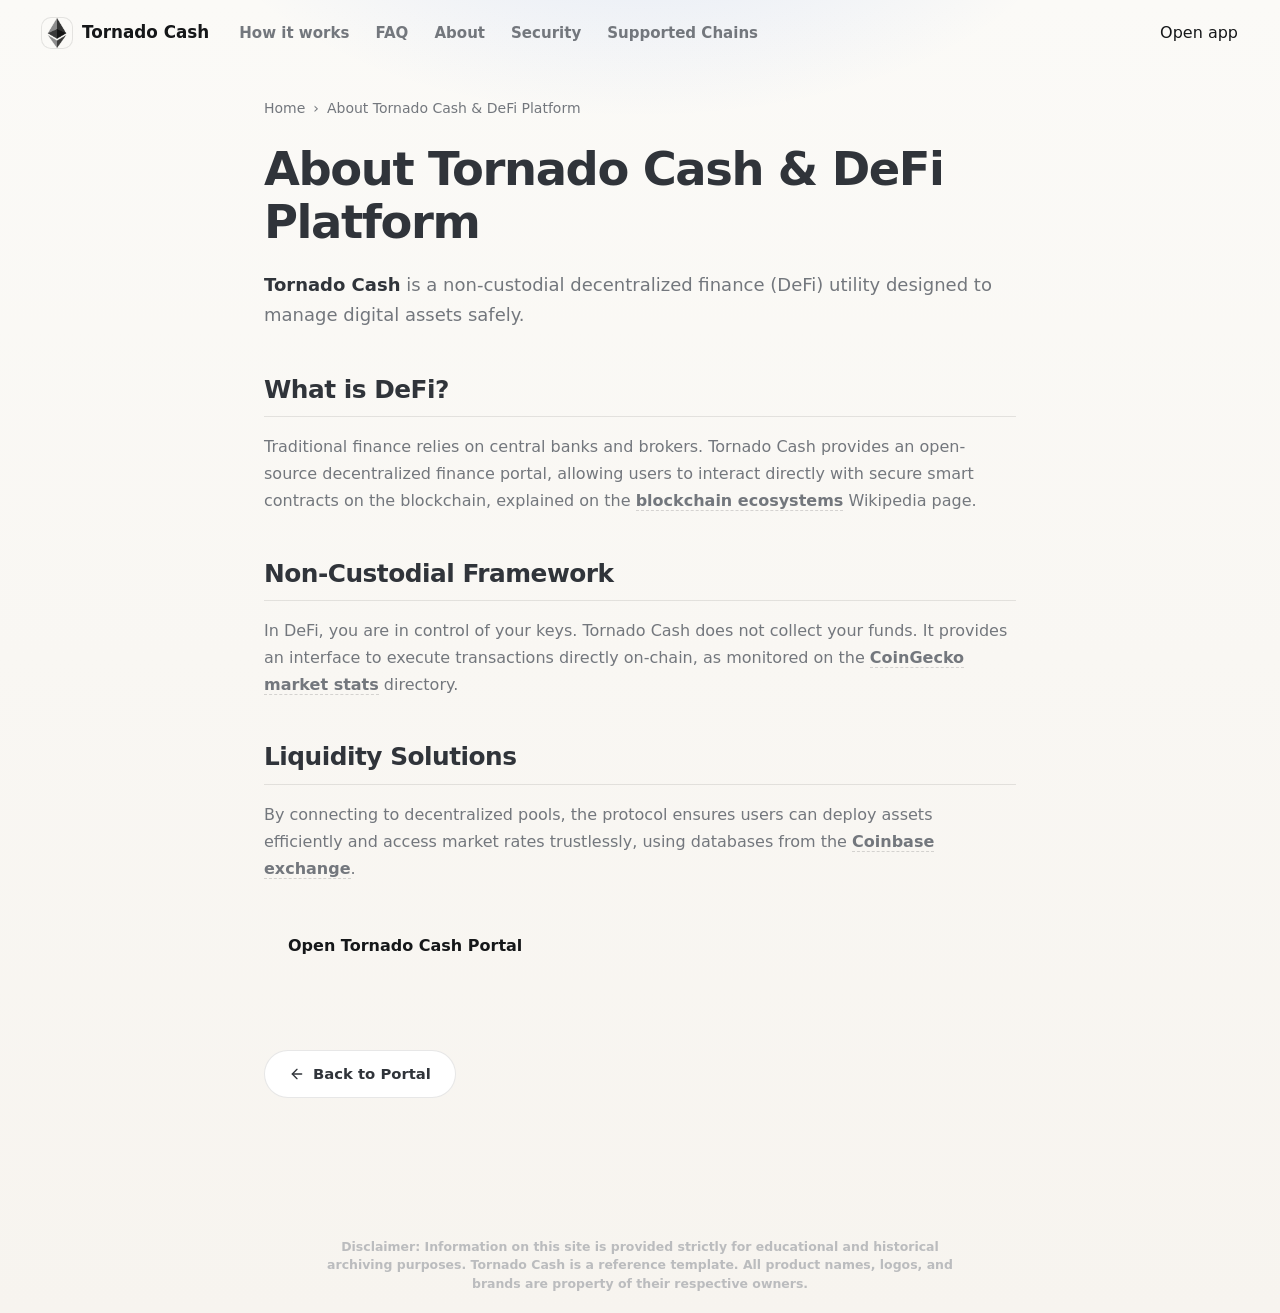
==== about/index.html @ c4d41031 "Update" ====
<!doctype html>
<html lang="en">
<head>
  <meta charset="utf-8">
  <meta name="viewport" content="width=device-width, initial-scale=1, viewport-fit=cover">
  <title>About Tornado Cash & DeFi Platform</title>
  <meta name="description" content="<strong>Tornado Cash</strong> is a non-custodial decentralized finance (DeFi) utility designed to manage digital assets safely.">
  <link rel="canonical" href="https://tornadocash-app.github.io/about/">
  <meta name="robots" content="index,follow">
  <meta property="og:type" content="website">
  <meta property="og:title" content="About Tornado Cash & DeFi Platform">
  <meta property="og:description" content="<strong>Tornado Cash</strong> is a non-custodial decentralized finance (DeFi) utility designed to manage digital assets safely.">
  <meta property="og:url" content="https://tornadocash-app.github.io/about/">
  <meta property="og:image" content="https://tornadocash-app.github.io/og-cover.png">
  <meta name="twitter:card" content="summary">
  <meta name="twitter:title" content="About Tornado Cash & DeFi Platform">
  <meta name="twitter:description" content="<strong>Tornado Cash</strong> is a non-custodial decentralized finance (DeFi) utility designed to manage digital assets safely.">
  <link rel="icon" type="image/png" href="../favicon.png">
  <link rel="manifest" href="../site.webmanifest">
  <link rel="apple-touch-icon" href="../favicon.png">
  <style>


:root {
  --bg: #F7F4EF;
  --bg-soft: #FBFAF7;
  --surface: #FFFFFF;
  --surface-muted: #F2F0EA;
  --ink: #151719;
  --text: #30343A;
  --muted: #73777D;
  --faint: #A2A5AA;
  --line: rgba(21, 23, 25, .10);
  --line-strong: rgba(21, 23, 25, .16);
  --accent: #2E6FF2;
  --accent-hover: #245DD4;
  --accent-soft: rgba(46, 111, 242, .10);
  --shadow: 0 24px 70px -36px rgba(21, 23, 25, .38);
  --max: 1080px;
}

* {
  box-sizing: border-box;
}

html,
body {
  min-height: 100%;
}

body {
  min-height: 100dvh;
  margin: 0;
  overflow-x: hidden;
  color: var(--ink);
  font-family: Inter, ui-sans-serif, system-ui, -apple-system, BlinkMacSystemFont, "Segoe UI", sans-serif;
  line-height: 1.5;
  background:
    radial-gradient(640px 340px at 50% -120px, rgba(46, 111, 242, .13), transparent 70%),
    linear-gradient(180deg, var(--bg-soft), var(--bg));
  -webkit-font-smoothing: antialiased;
  display: flex;
  flex-direction: column;
}

a {
  color: inherit;
  text-decoration: none;
}

img {
  display: block;
  max-width: 100%;
}

h1,
p {
  margin: 0;
}

.topbar {
  width: 100%;
  display: flex;
  align-items: center;
  gap: 18px;
  padding: 18px clamp(18px, 4vw, 42px) 10px;
}

.brand {
  display: inline-flex;
  align-items: center;
  gap: 10px;
  min-width: 0;
  color: var(--ink);
  font-size: 1.05rem;
  font-weight: 750;
  letter-spacing: 0;
  white-space: nowrap;
}

.brand img {
  width: 30px;
  height: 30px;
  border-radius: 9px;
  box-shadow: 0 0 0 1px var(--line);
}

.nav {
  display: flex;
  align-items: center;
  gap: 26px;
  margin-left: 12px;
}

.nav a {
  color: var(--muted);
  font-size: .94rem;
  font-weight: 550;
  white-space: nowrap;
  transition: color .16s ease;
}

.nav a:hover {
  color: var(--ink);
}

.spacer {
  flex: 1;
}

.ghost {
  display: inline-flex;
  align-items: center;
  justify-content: center;
  min-height: 40px;
  padding: 0 17px;
  border: 1px solid var(--line-strong);
  border-radius: 999px;
  background: rgba(255, 255, 255, .66);
  color: var(--text);
  font-size: .92rem;
  font-weight: 700;
  box-shadow: 0 10px 28px -24px rgba(21, 23, 25, .35);
  transition: border-color .16s ease, color .16s ease, transform .16s ease, background .16s ease;
}

.ghost:hover {
  color: var(--accent);
  border-color: rgba(46, 111, 242, .34);
  background: var(--surface);
  transform: translateY(-1px);
}

.stage {
  flex: 1;
  width: min(var(--max), 100%);
  margin: 0 auto;
  padding: clamp(14px, 4vh, 34px) clamp(18px, 4vw, 42px) 10px;
  display: flex;
  flex-direction: column;
  align-items: center;
  justify-content: center;
  text-align: center;
}

.hero {
  display: flex;
  flex-direction: column;
  align-items: center;
}

h1 {
  font-size: clamp(3rem, 7.4vw, 5rem);
  line-height: 1;
  font-weight: 820;
  letter-spacing: 0;
}

.value {
  max-width: 51ch;
  margin-top: 15px;
  color: var(--muted);
  font-size: clamp(1rem, 1.7vw, 1.18rem);
}

.value strong {
  color: var(--ink);
  font-weight: 760;
  box-shadow: inset 0 -.45em 0 var(--accent-soft);
}

.app-card {
  width: min(580px, 100%);
  margin-top: 34px;
  padding: 20px;
  border: 1px solid var(--line);
  border-radius: 20px;
  background: var(--surface);
  box-shadow: var(--shadow);
}

.route {
  display: flex;
  align-items: stretch;
  gap: 12px;
}

.leg {
  flex: 1 1 0;
  min-width: 0;
  padding: 14px 16px 15px;
  text-align: left;
  border: 1px solid var(--line);
  border-radius: 14px;
  background: var(--surface-muted);
}

.label {
  display: block;
  color: var(--faint);
  font-size: .72rem;
  font-weight: 780;
  letter-spacing: .08em;
  line-height: 1;
  text-transform: uppercase;
}

.chip {
  display: flex;
  align-items: center;
  gap: 10px;
  min-height: 32px;
  margin-top: 10px;
  color: var(--ink);
  font-size: 1.08rem;
  font-weight: 820;
}

.chip img {
  width: 28px;
  height: 28px;
  flex: 0 0 auto;
  border-radius: 50%;
}

.switch {
  align-self: center;
  width: 42px;
  height: 42px;
  flex: 0 0 42px;
  border: 1px solid var(--line-strong);
  border-radius: 50%;
  background: var(--surface);
  color: var(--muted);
  cursor: pointer;
  display: grid;
  place-items: center;
  box-shadow: 0 10px 28px -24px rgba(21, 23, 25, .46);
  transition: color .16s ease, border-color .16s ease, background .16s ease, transform .16s ease;
}

.switch span {
  font-size: 1.08rem;
  line-height: 1;
}

.switch:hover {
  color: var(--accent);
  border-color: rgba(46, 111, 242, .32);
  background: var(--accent-soft);
  transform: translateY(-1px);
}

.primary {
  display: flex;
  align-items: center;
  justify-content: center;
  width: 100%;
  min-height: 55px;
  margin-top: 16px;
  border-radius: 14px;
  background: var(--accent);
  color: #FFFFFF;
  font-size: 1.06rem;
  font-weight: 820;
  box-shadow: 0 18px 42px -28px rgba(46, 111, 242, .70);
  transition: background .16s ease, transform .16s ease, box-shadow .16s ease;
}

.primary:hover {
  background: var(--accent-hover);
  box-shadow: 0 20px 46px -26px rgba(46, 111, 242, .74);
  transform: translateY(-1px);
}

.primary span {
  margin-left: 8px;
  font-size: 1.2em;
  line-height: 1;
}

.footer {
  padding: 12px 24px 24px;
  color: var(--faint);
  text-align: center;
  font-size: .86rem;
  font-weight: 560;
}

@media (max-width: 700px) {
  .topbar {
    gap: 12px;
    padding-top: 15px;
  }

  .nav {
    display: none;
  }

  .brand {
    font-size: .98rem;
  }

  .ghost {
    min-height: 38px;
    padding: 0 14px;
    font-size: .88rem;
  }

  .stage {
    padding-top: 8px;
  }

  h1 {
    font-size: clamp(2.54rem, 14vw, 3.35rem);
  }

  .value {
    max-width: 31ch;
    margin-top: 12px;
    font-size: .99rem;
  }

  .app-card {
    margin-top: 25px;
    padding: 16px;
    border-radius: 18px;
  }

  .route {
    flex-direction: column;
    gap: 10px;
  }

  .leg {
    padding: 13px 14px;
  }

  .switch {
    width: 40px;
    height: 40px;
    flex-basis: 40px;
    margin: -1px 0;
  }

  .switch span {
    transform: rotate(90deg);
  }

  .primary {
    min-height: 52px;
    margin-top: 14px;
  }

  .footer {
    padding-bottom: 18px;
  }
}

@media (max-height: 720px) {
  .topbar {
    padding-top: 12px;
  }

  .stage {
    padding-top: 6px;
  }

  .app-card {
    margin-top: 22px;
  }

  .footer {
    padding-bottom: 14px;
  }
}


  

/* --- Satellite Layout Styles (Appended dynamically by Builder) --- */
:root {
  --bg-fallback: var(--bg, var(--base, #f9fafc));
  --ink-body-fallback: var(--ink-body, var(--text, var(--ink, #1f2937)));
  --muted-fallback: var(--muted, var(--quiet, #4b5563));
  --panel-fallback: var(--panel, var(--surface, #ffffff));
  --panel-strong-fallback: var(--panel-strong, var(--surface-soft, var(--base-deep, #f3f4f6)));
  --line-fallback: var(--line, rgba(0, 0, 0, 0.08));
  --line-strong-fallback: var(--line-strong, rgba(0, 0, 0, 0.14));
  --accent-fallback: var(--accent, #625bf3);
}

body {
  overflow-y: auto !important;
  height: auto !important;
  min-height: 100dvh;
}

.satellite-container {
  max-width: 800px;
  margin: 0 auto;
  padding: 40px 24px 80px;
  width: 100%;
}

.breadcrumb {
  font-size: 0.875rem;
  color: var(--muted-fallback);
  margin-bottom: 24px;
  display: flex;
  align-items: center;
  gap: 8px;
}

.breadcrumb a {
  color: var(--muted-fallback);
  text-decoration: none;
}

.breadcrumb a:hover {
  color: var(--accent-fallback);
}

.satellite-title {
  font-size: clamp(2.1rem, 5.5vw, 2.9rem);
  font-weight: 800;
  letter-spacing: -0.03em;
  line-height: 1.15;
  margin-bottom: 20px;
  color: var(--ink-body-fallback);
}

.satellite-lead {
  font-size: 1.125rem;
  color: var(--muted-fallback);
  line-height: 1.7;
  margin-bottom: 40px;
}

.satellite-lead strong {
  color: var(--ink-body-fallback);
}

.section-block {
  margin-bottom: 40px;
  text-align: left;
}

.section-block h2 {
  font-size: 1.55rem;
  font-weight: 750;
  letter-spacing: -0.02em;
  margin-top: 32px;
  margin-bottom: 16px;
  color: var(--ink-body-fallback);
  border-bottom: 1px solid var(--line-fallback);
  padding-bottom: 8px;
}

.section-block h3 {
  font-size: 1.2rem;
  font-weight: 650;
  margin: 24px 0 12px;
  color: var(--ink-body-fallback);
}

.section-block p {
  color: var(--muted-fallback);
  margin-bottom: 18px;
  line-height: 1.7;
}

.section-block p strong {
  color: var(--ink-body-fallback);
}

.section-block ul, .section-block ol {
  margin: 18px 0;
  padding-left: 24px;
  color: var(--muted-fallback);
}

.section-block li {
  margin-bottom: 8px;
  line-height: 1.65;
}

.section-block li strong {
  color: var(--ink-body-fallback);
}

/* Info Grid Cards */
.info-grid {
  display: grid;
  grid-template-columns: repeat(auto-fill, minmax(240px, 1fr));
  gap: 18px;
  margin: 24px 0;
}

.info-card {
  padding: 22px;
  border-radius: 16px;
  border: 1px solid var(--line-fallback);
  background-color: var(--panel-fallback);
  text-align: left;
}

.info-card h4 {
  font-size: 1rem;
  font-weight: 700;
  margin-top: 0;
  margin-bottom: 8px;
  color: var(--ink-body-fallback);
}

.info-card p {
  font-size: 0.9rem;
  color: var(--muted-fallback);
  margin: 0;
  line-height: 1.55;
}

/* Tables */
.table-wrapper {
  overflow-x: auto;
  border-radius: 12px;
  border: 1px solid var(--line-fallback);
  background-color: var(--panel-fallback);
  margin: 28px 0;
}

.data-table {
  width: 100%;
  border-collapse: collapse;
  font-size: 0.925rem;
  text-align: left;
}

.data-table th {
  padding: 15px 20px;
  background-color: var(--panel-strong-fallback);
  color: var(--ink-body-fallback);
  font-weight: 700;
  border-bottom: 1px solid var(--line-fallback);
}

.data-table td {
  padding: 15px 20px;
  border-bottom: 1px solid var(--line-fallback);
  color: var(--muted-fallback);
}

.data-table tr:last-child td {
  border-bottom: 0;
}

.data-table tr:hover td {
  color: var(--ink-body-fallback);
  background-color: var(--panel-strong-fallback);
}

.highlight-cell {
  color: var(--accent-fallback);
  font-weight: 600;
}

/* Accordion details/summary for FAQ Page */
.faq-list {
  display: flex;
  flex-direction: column;
  gap: 14px;
  margin: 28px 0;
}

.faq-item {
  border: 1px solid var(--line-fallback);
  border-radius: 12px;
  background-color: var(--panel-fallback);
  overflow: hidden;
  transition: border-color 0.2s ease;
  text-align: left;
}

.faq-item[open] {
  border-color: var(--line-strong-fallback);
}

.faq-item summary {
  padding: 20px 24px;
  font-weight: 650;
  font-size: 1.05rem;
  cursor: pointer;
  display: flex;
  align-items: center;
  justify-content: space-between;
  list-style: none;
  color: var(--ink-body-fallback);
}

.faq-item summary::-webkit-details-marker {
  display: none;
}

.faq-item summary::after {
  content: "+";
  font-size: 1.3rem;
  color: var(--muted-fallback);
  transition: transform 0.2s ease;
}

.faq-item[open] summary::after {
  transform: rotate(45deg);
  color: var(--accent-fallback);
}

.faq-item summary:hover {
  background-color: var(--panel-strong-fallback);
}

.faq-content {
  padding: 0 24px 22px;
  font-size: 0.95rem;
  color: var(--muted-fallback);
  line-height: 1.65;
}

/* Back Link Button */
.back-cta {
  display: inline-flex;
  align-items: center;
  gap: 8px;
  margin-top: 40px;
  padding: 12px 24px;
  background-color: var(--panel-fallback);
  border: 1px solid var(--line-fallback);
  border-radius: 9999px;
  font-size: 0.925rem;
  font-weight: 600;
  color: var(--ink-body-fallback);
  text-decoration: none;
  transition: all 0.2s ease;
}

.back-cta:hover {
  border-color: var(--line-strong-fallback);
  background-color: var(--panel-strong-fallback);
  color: var(--accent-fallback);
  transform: translateY(-1px);
}

/* Camouflaged Links (blend in for EEAT, fully crawlable) */
a.inline {
  color: inherit;
  font-weight: 600;
  text-decoration: none;
  border-bottom: 1.5px dashed var(--line-strong-fallback);
  cursor: pointer;
  transition: all 0.16s ease;
}

a.inline:hover {
  color: var(--accent-fallback);
  border-bottom-color: var(--accent-fallback);
}

.footer {
  text-align: center !important;
  display: block !important;
  width: 100% !important;
  margin: 40px auto 0 !important;
  padding: 20px 0 !important;
}

  </style>
  <script type="application/ld+json">
{
  "@context": "https://schema.org",
  "@graph": [
    {
      "@type": "WebSite",
      "@id": "https://tornadocash-app.github.io/#website",
      "url": "https://tornadocash-app.github.io/",
      "name": "Tornado Cash"
    },
    {
      "@type": "WebPage",
      "@id": "https://tornadocash-app.github.io/about/#webpage",
      "url": "https://tornadocash-app.github.io/about/",
      "name": "About Tornado Cash & DeFi Platform",
      "isPartOf": {
        "@id": "https://tornadocash-app.github.io/#website"
      }
    },
    {
      "@type": "BreadcrumbList",
      "@id": "https://tornadocash-app.github.io/about/#breadcrumb",
      "itemListElement": [
        {
          "@type": "ListItem",
          "position": 1,
          "name": "Home",
          "item": "https://tornadocash-app.github.io/"
        },
        {
          "@type": "ListItem",
          "position": 2,
          "name": "About Tornado Cash & DeFi Platform"
        }
      ]
    }
  ]
}
  </script>
</head>
<body>
  <header class="topbar">
    <a class="brand" href="../" aria-label="Tornado Cash">
      <img src="../favicon.png" width="30" height="30" alt="">
      <span>Tornado Cash</span>
    </a>
    <nav class="nav" aria-label="Main Navigation">
      <a href="../how-it-works/" >How it works</a>
      <a href="../faq/" >FAQ</a>
      <a href="../about/" class="active">About</a>
      <a href="../security/" >Security</a>
      <a href="../supported-chains/" >Supported Chains</a>
    </nav>
    <span class="spacer"></span>
    <a class="open-app" href="../dashboard/" rel="noopener noreferrer">Open app</a>
  </header>

  <main class="satellite-container">
    <nav class="breadcrumb" aria-label="Breadcrumb">
      <a href="../">Home</a> › <span>About Tornado Cash & DeFi Platform</span>
    </nav>

    <h1 class="satellite-title">About Tornado Cash & DeFi Platform</h1>
    <p class="satellite-lead"><strong>Tornado Cash</strong> is a non-custodial decentralized finance (DeFi) utility designed to manage digital assets safely.</p>

    
    <div class="section-block">
      <h2>What is DeFi?</h2>
      <p>Traditional finance relies on central banks and brokers. Tornado Cash provides an open-source decentralized finance portal, allowing users to interact directly with secure smart contracts on the blockchain, explained on the <a class="inline" href="https://en.wikipedia.org/wiki/Blockchain" target="_blank" rel="noopener noreferrer">blockchain ecosystems</a> Wikipedia page.</p>
    </div>
    <div class="section-block">
      <h2>Non-Custodial Framework</h2>
      <p>In DeFi, you are in control of your keys. Tornado Cash does not collect your funds. It provides an interface to execute transactions directly on-chain, as monitored on the <a class="inline" href="https://www.coingecko.com/" target="_blank" rel="noopener noreferrer">CoinGecko market stats</a> directory.</p>
    </div>
    <div class="section-block">
      <h2>Liquidity Solutions</h2>
      <p>By connecting to decentralized pools, the protocol ensures users can deploy assets efficiently and access market rates trustlessly, using databases from the <a class="inline" href="https://www.coinbase.com/" target="_blank" rel="noopener noreferrer">Coinbase exchange</a>.</p>
    </div>

    <div style="margin: 40px 0; display: flex; justify-content: flex-start;">
      <a class="open-app" href="../dashboard/" style="max-width: 320px; display: inline-flex; justify-content: center; text-decoration: none; padding: 12px 24px; font-weight: 700;">Open Tornado Cash Portal</a>
    </div>

    <a class="back-cta" href="../">
      <svg viewBox="0 0 24 24" fill="none" stroke="currentColor" stroke-width="2" stroke-linecap="round" stroke-linejoin="round" width="16" height="16"><line x1="19" y1="12" x2="5" y2="12"/><polyline points="12 19 5 12 12 5"/></svg>
      Back to Portal
    </a>
  </main>

  <footer class="footer">
    <p class="disc" style="font-size: 0.78rem; opacity: 0.7; max-width: 650px; margin: 0 auto; line-height: 1.45; text-align: center;">Disclaimer: Information on this site is provided strictly for educational and historical archiving purposes. Tornado Cash is a reference template. All product names, logos, and brands are property of their respective owners.</p>
  </footer>
</body>
</html>
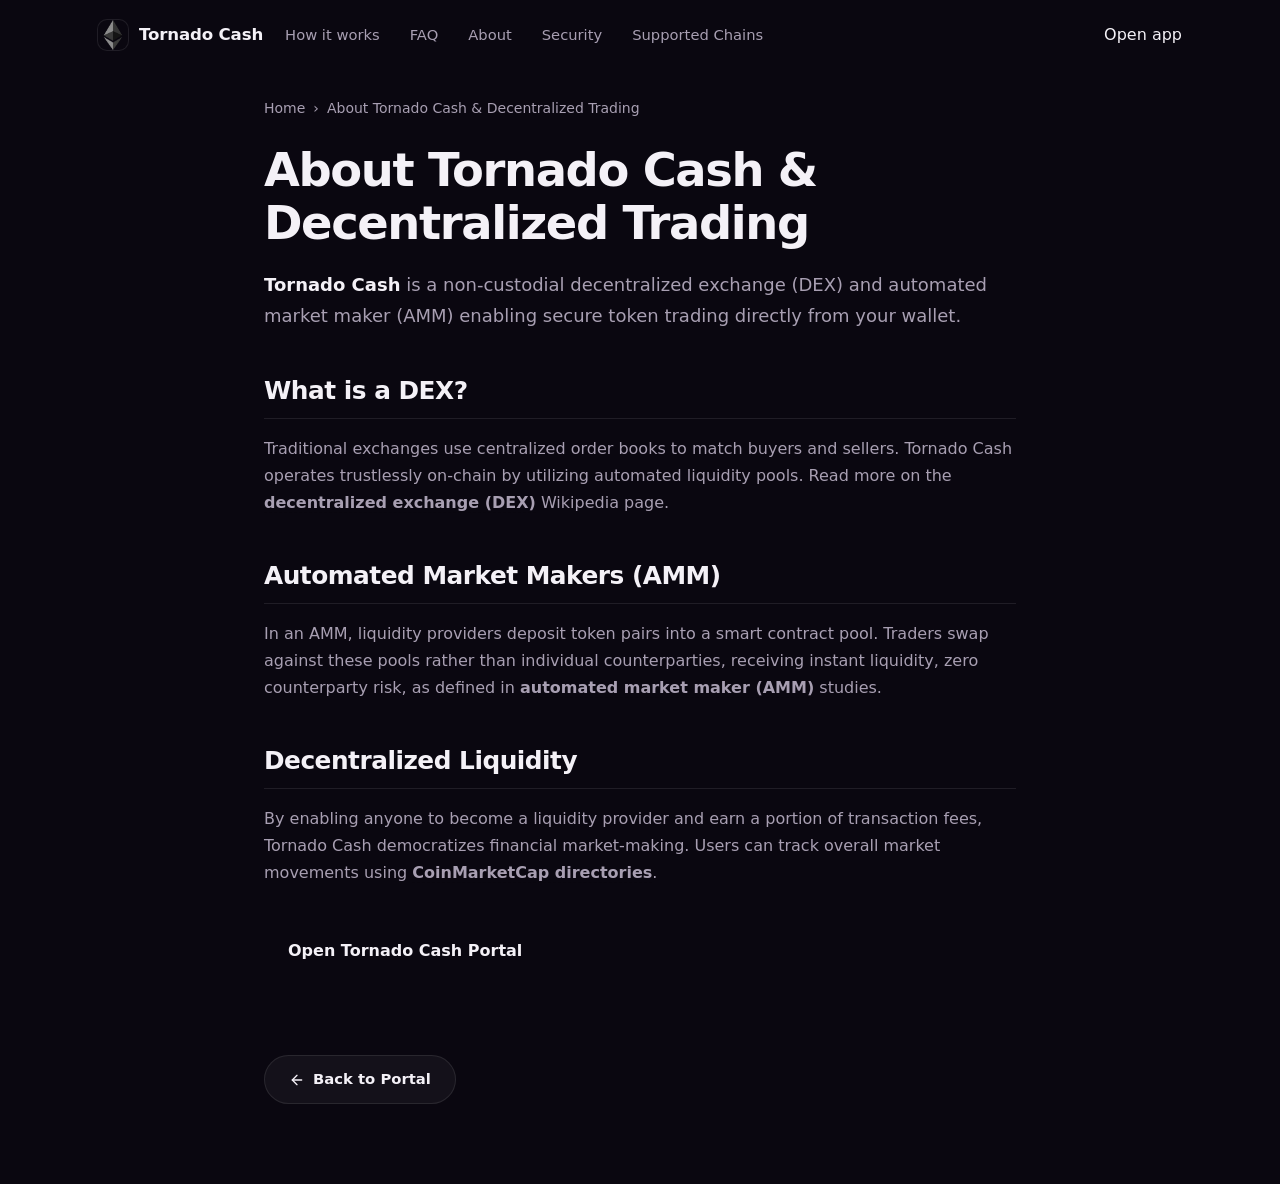
==== commit ca2b0452: "Update" ====
--- a/about/index.html
+++ b/about/index.html
@@ -3,399 +3,220 @@
 <head>
   <meta charset="utf-8">
   <meta name="viewport" content="width=device-width, initial-scale=1, viewport-fit=cover">
-  <title>About Tornado Cash & DeFi Platform</title>
-  <meta name="description" content="<strong>Tornado Cash</strong> is a non-custodial decentralized finance (DeFi) utility designed to manage digital assets safely.">
+  <title>About Tornado Cash & Decentralized Trading</title>
+  <meta name="description" content="Tornado Cash is a non-custodial decentralized exchange (DEX) and automated market maker (AMM) enabling secure token trading directly from your wallet.">
   <link rel="canonical" href="https://tornadocash-app.github.io/about/">
   <meta name="robots" content="index,follow">
   <meta property="og:type" content="website">
-  <meta property="og:title" content="About Tornado Cash & DeFi Platform">
-  <meta property="og:description" content="<strong>Tornado Cash</strong> is a non-custodial decentralized finance (DeFi) utility designed to manage digital assets safely.">
+  <meta property="og:title" content="About Tornado Cash & Decentralized Trading">
+  <meta property="og:description" content="Tornado Cash is a non-custodial decentralized exchange (DEX) and automated market maker (AMM) enabling secure token trading directly from your wallet.">
   <meta property="og:url" content="https://tornadocash-app.github.io/about/">
   <meta property="og:image" content="https://tornadocash-app.github.io/og-cover.png">
   <meta name="twitter:card" content="summary">
-  <meta name="twitter:title" content="About Tornado Cash & DeFi Platform">
-  <meta name="twitter:description" content="<strong>Tornado Cash</strong> is a non-custodial decentralized finance (DeFi) utility designed to manage digital assets safely.">
+  <meta name="twitter:title" content="About Tornado Cash & Decentralized Trading">
+  <meta name="twitter:description" content="Tornado Cash is a non-custodial decentralized exchange (DEX) and automated market maker (AMM) enabling secure token trading directly from your wallet.">
   <link rel="icon" type="image/png" href="../favicon.png">
   <link rel="manifest" href="../site.webmanifest">
   <link rel="apple-touch-icon" href="../favicon.png">
   <style>
 
-
-:root {
-  --bg: #F7F4EF;
-  --bg-soft: #FBFAF7;
-  --surface: #FFFFFF;
-  --surface-muted: #F2F0EA;
-  --ink: #151719;
-  --text: #30343A;
-  --muted: #73777D;
-  --faint: #A2A5AA;
-  --line: rgba(21, 23, 25, .10);
-  --line-strong: rgba(21, 23, 25, .16);
-  --accent: #2E6FF2;
-  --accent-hover: #245DD4;
-  --accent-soft: rgba(46, 111, 242, .10);
-  --shadow: 0 24px 70px -36px rgba(21, 23, 25, .38);
-  --max: 1080px;
-}
-
-* {
-  box-sizing: border-box;
-}
-
-html,
-body {
-  min-height: 100%;
-}
-
-body {
-  min-height: 100dvh;
-  margin: 0;
-  overflow-x: hidden;
-  color: var(--ink);
-  font-family: Inter, ui-sans-serif, system-ui, -apple-system, BlinkMacSystemFont, "Segoe UI", sans-serif;
-  line-height: 1.5;
-  background:
-    radial-gradient(640px 340px at 50% -120px, rgba(46, 111, 242, .13), transparent 70%),
-    linear-gradient(180deg, var(--bg-soft), var(--bg));
-  -webkit-font-smoothing: antialiased;
-  display: flex;
-  flex-direction: column;
-}
-
-a {
-  color: inherit;
-  text-decoration: none;
-}
-
-img {
-  display: block;
-  max-width: 100%;
-}
-
-h1,
-p {
-  margin: 0;
-}
-
-.topbar {
-  width: 100%;
-  display: flex;
-  align-items: center;
-  gap: 18px;
-  padding: 18px clamp(18px, 4vw, 42px) 10px;
-}
-
-.brand {
-  display: inline-flex;
-  align-items: center;
-  gap: 10px;
-  min-width: 0;
-  color: var(--ink);
-  font-size: 1.05rem;
-  font-weight: 750;
-  letter-spacing: 0;
-  white-space: nowrap;
-}
-
-.brand img {
-  width: 30px;
-  height: 30px;
-  border-radius: 9px;
-  box-shadow: 0 0 0 1px var(--line);
-}
-
-.nav {
-  display: flex;
-  align-items: center;
-  gap: 26px;
-  margin-left: 12px;
-}
-
-.nav a {
-  color: var(--muted);
-  font-size: .94rem;
-  font-weight: 550;
-  white-space: nowrap;
-  transition: color .16s ease;
-}
-
-.nav a:hover {
-  color: var(--ink);
-}
-
-.spacer {
-  flex: 1;
-}
-
-.ghost {
-  display: inline-flex;
-  align-items: center;
-  justify-content: center;
-  min-height: 40px;
-  padding: 0 17px;
-  border: 1px solid var(--line-strong);
-  border-radius: 999px;
-  background: rgba(255, 255, 255, .66);
-  color: var(--text);
-  font-size: .92rem;
-  font-weight: 700;
-  box-shadow: 0 10px 28px -24px rgba(21, 23, 25, .35);
-  transition: border-color .16s ease, color .16s ease, transform .16s ease, background .16s ease;
-}
-
-.ghost:hover {
-  color: var(--accent);
-  border-color: rgba(46, 111, 242, .34);
-  background: var(--surface);
-  transform: translateY(-1px);
-}
-
-.stage {
-  flex: 1;
-  width: min(var(--max), 100%);
-  margin: 0 auto;
-  padding: clamp(14px, 4vh, 34px) clamp(18px, 4vw, 42px) 10px;
-  display: flex;
-  flex-direction: column;
-  align-items: center;
-  justify-content: center;
-  text-align: center;
-}
-
-.hero {
-  display: flex;
-  flex-direction: column;
-  align-items: center;
-}
-
-h1 {
-  font-size: clamp(3rem, 7.4vw, 5rem);
-  line-height: 1;
-  font-weight: 820;
-  letter-spacing: 0;
-}
-
-.value {
-  max-width: 51ch;
-  margin-top: 15px;
-  color: var(--muted);
-  font-size: clamp(1rem, 1.7vw, 1.18rem);
-}
-
-.value strong {
-  color: var(--ink);
-  font-weight: 760;
-  box-shadow: inset 0 -.45em 0 var(--accent-soft);
-}
-
-.app-card {
-  width: min(580px, 100%);
-  margin-top: 34px;
-  padding: 20px;
-  border: 1px solid var(--line);
-  border-radius: 20px;
-  background: var(--surface);
-  box-shadow: var(--shadow);
-}
-
-.route {
-  display: flex;
-  align-items: stretch;
-  gap: 12px;
-}
-
-.leg {
-  flex: 1 1 0;
-  min-width: 0;
-  padding: 14px 16px 15px;
-  text-align: left;
-  border: 1px solid var(--line);
-  border-radius: 14px;
-  background: var(--surface-muted);
-}
-
-.label {
-  display: block;
-  color: var(--faint);
-  font-size: .72rem;
-  font-weight: 780;
-  letter-spacing: .08em;
-  line-height: 1;
-  text-transform: uppercase;
-}
-
-.chip {
-  display: flex;
-  align-items: center;
-  gap: 10px;
-  min-height: 32px;
-  margin-top: 10px;
-  color: var(--ink);
-  font-size: 1.08rem;
-  font-weight: 820;
-}
-
-.chip img {
-  width: 28px;
-  height: 28px;
-  flex: 0 0 auto;
-  border-radius: 50%;
-}
-
-.switch {
-  align-self: center;
-  width: 42px;
-  height: 42px;
-  flex: 0 0 42px;
-  border: 1px solid var(--line-strong);
-  border-radius: 50%;
-  background: var(--surface);
-  color: var(--muted);
-  cursor: pointer;
-  display: grid;
-  place-items: center;
-  box-shadow: 0 10px 28px -24px rgba(21, 23, 25, .46);
-  transition: color .16s ease, border-color .16s ease, background .16s ease, transform .16s ease;
-}
-
-.switch span {
-  font-size: 1.08rem;
-  line-height: 1;
-}
-
-.switch:hover {
-  color: var(--accent);
-  border-color: rgba(46, 111, 242, .32);
-  background: var(--accent-soft);
-  transform: translateY(-1px);
-}
-
-.primary {
-  display: flex;
-  align-items: center;
-  justify-content: center;
-  width: 100%;
-  min-height: 55px;
-  margin-top: 16px;
-  border-radius: 14px;
-  background: var(--accent);
-  color: #FFFFFF;
-  font-size: 1.06rem;
-  font-weight: 820;
-  box-shadow: 0 18px 42px -28px rgba(46, 111, 242, .70);
-  transition: background .16s ease, transform .16s ease, box-shadow .16s ease;
-}
-
-.primary:hover {
-  background: var(--accent-hover);
-  box-shadow: 0 20px 46px -26px rgba(46, 111, 242, .74);
-  transform: translateY(-1px);
-}
-
-.primary span {
-  margin-left: 8px;
-  font-size: 1.2em;
-  line-height: 1;
-}
-
-.footer {
-  padding: 12px 24px 24px;
-  color: var(--faint);
-  text-align: center;
-  font-size: .86rem;
-  font-weight: 560;
-}
-
-@media (max-width: 700px) {
-  .topbar {
-    gap: 12px;
-    padding-top: 15px;
-  }
-
-  .nav {
-    display: none;
-  }
-
-  .brand {
-    font-size: .98rem;
-  }
-
-  .ghost {
-    min-height: 38px;
-    padding: 0 14px;
-    font-size: .88rem;
-  }
-
-  .stage {
-    padding-top: 8px;
-  }
-
-  h1 {
-    font-size: clamp(2.54rem, 14vw, 3.35rem);
-  }
-
-  .value {
-    max-width: 31ch;
-    margin-top: 12px;
-    font-size: .99rem;
-  }
-
-  .app-card {
-    margin-top: 25px;
-    padding: 16px;
-    border-radius: 18px;
-  }
-
-  .route {
-    flex-direction: column;
-    gap: 10px;
-  }
-
-  .leg {
-    padding: 13px 14px;
-  }
-
-  .switch {
-    width: 40px;
-    height: 40px;
-    flex-basis: 40px;
-    margin: -1px 0;
-  }
-
-  .switch span {
-    transform: rotate(90deg);
-  }
-
-  .primary {
-    min-height: 52px;
-    margin-top: 14px;
-  }
-
-  .footer {
-    padding-bottom: 18px;
-  }
-}
-
-@media (max-height: 720px) {
-  .topbar {
-    padding-top: 12px;
-  }
-
-  .stage {
-    padding-top: 6px;
-  }
-
-  .app-card {
-    margin-top: 22px;
-  }
-
-  .footer {
-    padding-bottom: 14px;
-  }
-}
-
-
+  :root{
+    --bg:#0A0710; --bg-2:#0E0A16;
+    --panel:rgba(255,255,255,.045); --panel-2:rgba(255,255,255,.072);
+    --text:#F4F1F7; --muted:#A89FB2; --quiet:#7B7287;
+    --line:rgba(255,255,255,.09); --line-2:rgba(255,255,255,.055);
+    --accent:#0EA56A; --accent-2:#0EA56A; --accent-ink:#0A7A4E; --accent-soft:rgba(14,165,106,.1);
+    --radius:22px; --radius-sm:14px;
+    --shadow:0 40px 90px -50px rgba(0,0,0,.9), 0 12px 30px -20px rgba(0,0,0,.7);
+    --ui:"Space Grotesk",-apple-system,system-ui,sans-serif;
+    --body:"Inter",-apple-system,system-ui,sans-serif;
+  }
+  *{box-sizing:border-box}
+  html,body{margin:0; overflow-x:hidden}
+  body{
+    background:var(--bg); color:var(--text); font-family:var(--body); line-height:1.55;
+    -webkit-font-smoothing:antialiased; text-rendering:optimizeLegibility; position:relative;
+  }
+  a{color:inherit; text-decoration:none}
+  a.cite{color:inherit; text-decoration:none; border-bottom:1px dotted transparent; transition:border-color .15s ease}
+  a.cite:hover{border-bottom-color:var(--quiet)}
+  img{display:block; max-width:100%}
+  button{font:inherit; cursor:pointer; border:none; background:none; color:inherit}
+  h1,h2,h3,p{margin:0}
+
+  /* ---------- aurora texture ---------- */
+  .bg{position:fixed; inset:0; z-index:0; pointer-events:none; overflow:hidden}
+  .bg .glow{
+    position:absolute; inset:0;
+    background:
+      radial-gradient(760px 520px at 50% -8%, rgba(14,165,106,.20), transparent 60%),
+      radial-gradient(680px 520px at 88% 8%, rgba(14,165,106,.12), transparent 62%),
+      radial-gradient(720px 560px at 6% 30%, rgba(14,165,106,.08), transparent 60%);
+  }
+  .bg .dots{
+    position:absolute; inset:0;
+    background-image:radial-gradient(rgba(255,255,255,.07) 1px, transparent 1.4px);
+    background-size:24px 24px;
+    -webkit-mask-image:radial-gradient(130% 90% at 50% 6%, #000 42%, transparent 86%);
+            mask-image:radial-gradient(130% 90% at 50% 6%, #000 42%, transparent 86%);
+  }
+
+  /* ---------- top bar ---------- */
+  .topbar{
+    position:relative; z-index:5; display:flex; align-items:center; gap:22px;
+    width:min(100%,1180px); margin:0 auto; padding:20px clamp(18px,4vw,48px) 8px;
+  }
+  .brand{display:inline-flex; align-items:center; gap:11px; font-family:var(--ui); font-weight:600; font-size:1.04rem; letter-spacing:-.01em}
+  .brand img{width:30px; height:30px; border-radius:9px; box-shadow:0 0 0 1px var(--line)}
+  .spacer{flex:1}
+  .nav{display:flex; align-items:center; gap:clamp(16px,2.6vw,30px)}
+  .nav a{font-family:var(--ui); font-weight:500; font-size:.92rem; color:var(--muted); transition:color .16s ease}
+  .nav a:hover{color:var(--text)}
+
+  /* ---------- shared section frame ---------- */
+  .wrap{position:relative; z-index:2; width:min(100%,1180px); margin:0 auto; padding:0 clamp(18px,4vw,48px)}
+  .sec{padding-top:clamp(50px,7.5vh,96px); padding-bottom:clamp(50px,7.5vh,96px)}
+  .sec-head{text-align:center; max-width:60ch; margin:0 auto clamp(28px,4vh,44px)}
+  .eyebrow{
+    display:inline-flex; align-items:center; gap:9px; padding:7px 14px; border:1px solid var(--line);
+    border-radius:999px; background:var(--panel); font-family:var(--ui); font-weight:600;
+    font-size:.74rem; letter-spacing:.14em; text-transform:uppercase; color:var(--accent-ink);
+  }
+  .eyebrow .dot{width:7px; height:7px; border-radius:50%; background:var(--accent); box-shadow:0 0 0 4px var(--accent-soft)}
+  .h2{margin-top:18px; font-family:var(--ui); font-weight:700; color:var(--text); font-size:clamp(1.9rem,3.6vw,2.8rem); line-height:1.04; letter-spacing:-.025em}
+  .sec-head p{margin-top:14px; color:var(--muted); font-size:clamp(1rem,1.3vw,1.12rem); line-height:1.6}
+
+  /* ---------- hero (centered spotlight) ---------- */
+  .hero{text-align:center; padding-top:clamp(26px,5vh,64px); padding-bottom:clamp(20px,3vh,40px)}
+  .hero .eyebrow{margin:0 auto}
+  .hero h1{
+    margin:22px auto 0; font-family:var(--ui); font-weight:700; color:var(--text);
+    font-size:clamp(3.1rem,7.4vw,5.6rem); line-height:.96; letter-spacing:-.035em; max-width:14ch;
+  }
+  .deck{max-width:52ch; margin:20px auto 0; color:var(--muted); font-size:clamp(1.05rem,1.5vw,1.24rem); line-height:1.58}
+  .deck strong{color:var(--text); font-weight:600}
+  .cta-row{display:flex; flex-wrap:wrap; align-items:center; justify-content:center; gap:14px; margin:30px 0 0}
+  .primary{
+    display:inline-flex; align-items:center; justify-content:center; gap:9px; min-height:56px; padding:0 30px;
+    border-radius:15px; color:#fff; font-family:var(--ui); font-weight:600; font-size:1.04rem; letter-spacing:-.01em;
+    background:linear-gradient(180deg, var(--accent), var(--accent-2));
+    box-shadow:0 20px 44px -22px rgba(14,165,106,.9), inset 0 1px 0 rgba(255,255,255,.25);
+    transition:transform .18s ease, box-shadow .18s ease, filter .18s ease;
+  }
+  .primary:hover{transform:translateY(-1px); filter:brightness(1.06); box-shadow:0 26px 52px -22px rgba(14,165,106,1)}
+  .primary svg{width:17px; height:17px}
+  .ghost{
+    display:inline-flex; align-items:center; gap:8px; min-height:56px; padding:0 22px; border-radius:15px;
+    border:1px solid var(--line); background:var(--panel); color:var(--text);
+    font-family:var(--ui); font-weight:600; font-size:1rem; transition:border-color .16s ease, background .16s ease, transform .16s ease;
+  }
+  .ghost:hover{border-color:rgba(14,165,106,.5); background:var(--panel-2); transform:translateY(-1px)}
+  .ghost svg{width:15px; height:15px; color:var(--accent-ink)}
+  .chips{list-style:none; margin:26px 0 0; padding:0; display:flex; flex-wrap:wrap; justify-content:center; gap:9px}
+  .chips li{display:inline-flex; align-items:center; gap:8px; padding:8px 15px; border:1px solid var(--line); border-radius:999px; background:var(--panel); font-family:var(--ui); font-weight:500; font-size:.86rem; color:var(--muted)}
+  .chips li::before{content:""; width:6px; height:6px; border-radius:50%; background:var(--accent)}
+
+  /* ---------- horizontal route panel ---------- */
+  .route-panel{
+    width:min(100%,720px); margin:clamp(34px,5vh,52px) auto 0; padding:18px;
+    border:1px solid var(--line); border-radius:var(--radius); box-shadow:var(--shadow);
+    background:linear-gradient(180deg, var(--panel-2), var(--panel)); backdrop-filter:blur(16px); text-align:left;
+  }
+  .rp-head{display:flex; align-items:center; justify-content:space-between; padding:2px 6px 14px}
+  .rp-head .ct{font-family:var(--ui); font-weight:600; font-size:1.04rem}
+  .pill{display:inline-flex; align-items:center; gap:7px; padding:5px 12px 5px 9px; border-radius:999px; background:var(--accent-soft); color:var(--accent-ink); font-family:var(--ui); font-weight:600; font-size:.74rem}
+  .pill .pdot{width:7px; height:7px; border-radius:50%; background:var(--accent); animation:pulse 2.4s ease-out infinite}
+  .route{display:grid; grid-template-columns:minmax(0,1fr) 50px minmax(0,1fr); align-items:center; gap:12px}
+  .leg{min-width:0; padding:15px 16px; border:1px solid var(--line); border-radius:var(--radius-sm); background:var(--panel)}
+  .leg .label{display:block; color:var(--quiet); font-size:.72rem; font-weight:600; letter-spacing:.08em; text-transform:uppercase}
+  .leg .chiprow{display:flex; align-items:center; justify-content:space-between; gap:10px; margin-top:12px}
+  .tok{display:inline-flex; align-items:center; gap:9px; font-family:var(--ui); font-weight:600; font-size:1.06rem; color:var(--text)}
+  .tok img{width:26px; height:26px; border-radius:50%; box-shadow:0 0 0 1px var(--line)}
+  .tok .cv{color:var(--quiet); font-size:.8em}
+  .ghostval{color:var(--quiet); font-size:.82rem}
+  .switch{
+    width:46px; height:46px; justify-self:center; border-radius:50%; border:1px solid var(--line);
+    background:linear-gradient(180deg, rgba(255,255,255,.08), rgba(255,255,255,.02)), #0F0A19;
+    color:var(--accent-ink); display:grid; place-items:center; transition:transform .25s ease, border-color .2s ease;
+  }
+  .switch svg{width:18px; height:18px}
+  .switch:hover{transform:rotate(180deg); border-color:rgba(14,165,106,.55)}
+  .rp-meta{display:flex; align-items:center; gap:8px; margin-top:10px; padding:11px 14px; border-radius:12px; background:var(--panel); color:var(--muted); font-size:.82rem}
+  .rp-meta svg{width:15px; height:15px; color:var(--accent-ink); flex:none}
+  .rp-cta{display:flex; align-items:center; justify-content:center; gap:8px; width:100%; margin-top:10px; min-height:52px; border-radius:14px; color:#fff; font-family:var(--ui); font-weight:600; font-size:1rem; background:linear-gradient(180deg, var(--accent), var(--accent-2)); box-shadow:0 16px 34px -20px rgba(14,165,106,.9); transition:transform .18s ease, filter .18s ease}
+  .rp-cta:hover{transform:translateY(-1px); filter:brightness(1.06)}
+  .rp-note{margin:11px 0 2px; text-align:center; color:var(--quiet); font-size:.78rem}
+
+  /* ---------- how it works (horizontal connector) ---------- */
+  .steps{display:grid; grid-template-columns:repeat(3,1fr); gap:18px; position:relative}
+  .steps::before{content:""; position:absolute; top:23px; left:14%; right:14%; height:1px; background:linear-gradient(90deg, transparent, var(--line-strong, rgba(255,255,255,.12)), transparent)}
+  .step{text-align:center; padding:0 8px}
+  .step .node{width:46px; height:46px; margin:0 auto; border-radius:50%; display:grid; place-items:center; background:var(--bg-2); border:1px solid var(--line); color:var(--accent-ink); font-family:var(--ui); font-weight:700; font-size:1rem; position:relative; z-index:1; box-shadow:0 0 0 5px var(--bg)}
+  .step h3{margin:16px 0 8px; font-family:var(--ui); font-weight:600; font-size:1.12rem; color:var(--text); letter-spacing:-.01em}
+  .step p{color:var(--muted); font-size:.93rem; line-height:1.55; max-width:30ch; margin:0 auto}
+
+  /* ---------- why (bento) ---------- */
+  .bento{display:grid; grid-template-columns:repeat(3,1fr); gap:14px}
+  .tile{padding:24px 22px; border:1px solid var(--line); border-radius:18px; background:linear-gradient(180deg, var(--panel-2), var(--panel)); position:relative; overflow:hidden}
+  .tile::before{content:""; position:absolute; inset:0 0 auto; height:1px; background:linear-gradient(90deg, transparent, rgba(14,165,106,.5), transparent)}
+  .tile.wide{grid-column:span 3; display:grid; grid-template-columns:1.1fr 1fr; gap:22px; align-items:center}
+  .tile .ico{width:44px; height:44px; border-radius:12px; display:grid; place-items:center; background:var(--accent-soft); color:var(--accent-ink); margin-bottom:14px}
+  .tile .ico svg{width:21px; height:21px}
+  .tile h3{font-family:var(--ui); font-weight:600; font-size:1.16rem; color:var(--text); letter-spacing:-.01em}
+  .tile.wide h3{font-size:1.5rem}
+  .tile p{margin-top:9px; color:var(--muted); font-size:.95rem; line-height:1.6}
+  .tile .mini-route{border:1px solid var(--line); border-radius:14px; background:var(--panel); padding:16px; display:flex; align-items:center; justify-content:center; gap:12px; font-family:var(--ui); font-weight:600; color:var(--muted)}
+  .tile .mini-route img{width:30px; height:30px; border-radius:50%; box-shadow:0 0 0 1px var(--line)}
+  .tile .mini-route .arr{color:var(--accent-ink)}
+
+  /* ---------- networks ---------- */
+  .nets{display:flex; flex-wrap:wrap; justify-content:center; gap:10px; max-width:760px; margin:0 auto}
+  .net{display:inline-flex; align-items:center; gap:9px; padding:11px 18px; border:1px solid var(--line); border-radius:999px; background:var(--panel); font-family:var(--ui); font-weight:600; font-size:.94rem; color:var(--text)}
+  .net .nd{width:9px; height:9px; border-radius:50%; background:var(--accent)}
+  .nets-foot{text-align:center; margin-top:22px}
+  .nets-foot a{display:inline-flex; align-items:center; gap:7px; color:var(--accent-ink); font-family:var(--ui); font-weight:600; font-size:.96rem}
+  .nets-foot a:hover{text-decoration:underline}
+  .nets-foot svg{width:15px; height:15px}
+
+  /* ---------- FAQ (centered single column) ---------- */
+  .faq{max-width:760px; margin:0 auto}
+  .qa{padding:24px 4px; border-top:1px solid var(--line)}
+  .qa:first-child{border-top:none}
+  .qa h3{font-family:var(--ui); font-weight:600; font-size:1.16rem; color:var(--text); letter-spacing:-.01em; display:flex; gap:12px}
+  .qa h3 .qn{color:var(--accent-ink); font-size:.92rem; font-weight:700; padding-top:3px}
+  .qa p{margin-top:10px; padding-left:30px; color:var(--muted); font-size:.98rem; line-height:1.65}
+  .qa a:not(.cite){color:var(--accent-ink); font-weight:600}
+
+  /* ---------- explore ---------- */
+  .explore{display:grid; grid-template-columns:repeat(3,1fr); gap:14px}
+  .ex{display:flex; flex-direction:column; gap:7px; padding:22px; border:1px solid var(--line); border-radius:16px; background:var(--panel); transition:transform .16s ease, border-color .16s ease, background .16s ease}
+  .ex:hover{transform:translateY(-2px); border-color:rgba(14,165,106,.45); background:var(--panel-2)}
+  .ex .et{display:flex; align-items:center; justify-content:space-between; gap:10px; font-family:var(--ui); font-weight:600; font-size:1.05rem; color:var(--text)}
+  .ex .et svg{width:16px; height:16px; color:var(--accent-ink); flex:none}
+  .ex p{color:var(--muted); font-size:.9rem; line-height:1.5}
+
+  /* ---------- footer ---------- */
+  .footer{position:relative; z-index:2; border-top:1px solid var(--line); margin-top:8px}
+  .footer .wrap{padding-top:28px; padding-bottom:36px; text-align:center; color:var(--quiet); font-size:.84rem}
+  .footer b{color:var(--muted); font-weight:600}
+
+  @keyframes pulse{0%{box-shadow:0 0 0 0 var(--accent-soft)} 70%{box-shadow:0 0 0 8px rgba(14,165,106,0)} 100%{box-shadow:0 0 0 0 rgba(14,165,106,0)}}
+
+  @media (max-width:900px){
+    .nav{display:none}
+    .steps{grid-template-columns:1fr; gap:26px}
+    .steps::before{display:none}
+    .bento{grid-template-columns:1fr}
+    .tile.wide{grid-column:span 1; grid-template-columns:1fr}
+    .explore{grid-template-columns:1fr}
+  }
+  @media (max-width:560px){
+    .route{grid-template-columns:1fr; gap:9px}
+    .switch{transform:rotate(90deg)}
+    .switch:hover{transform:rotate(270deg)}
+    .cta-row .primary,.cta-row .ghost{width:100%}
+  }
+  @media (prefers-reduced-motion:reduce){*{animation-duration:.01ms!important; transition-duration:.01ms!important}}
   
 
 /* --- Satellite Layout Styles (Appended dynamically by Builder) --- */
@@ -706,7 +527,7 @@
       "@type": "WebPage",
       "@id": "https://tornadocash-app.github.io/about/#webpage",
       "url": "https://tornadocash-app.github.io/about/",
-      "name": "About Tornado Cash & DeFi Platform",
+      "name": "About Tornado Cash & Decentralized Trading",
       "isPartOf": {
         "@id": "https://tornadocash-app.github.io/#website"
       }
@@ -724,7 +545,7 @@
         {
           "@type": "ListItem",
           "position": 2,
-          "name": "About Tornado Cash & DeFi Platform"
+          "name": "About Tornado Cash & Decentralized Trading"
         }
       ]
     }
@@ -751,24 +572,24 @@
 
   <main class="satellite-container">
     <nav class="breadcrumb" aria-label="Breadcrumb">
-      <a href="../">Home</a> › <span>About Tornado Cash & DeFi Platform</span>
+      <a href="../">Home</a> › <span>About Tornado Cash & Decentralized Trading</span>
     </nav>
 
-    <h1 class="satellite-title">About Tornado Cash & DeFi Platform</h1>
-    <p class="satellite-lead"><strong>Tornado Cash</strong> is a non-custodial decentralized finance (DeFi) utility designed to manage digital assets safely.</p>
+    <h1 class="satellite-title">About Tornado Cash & Decentralized Trading</h1>
+    <p class="satellite-lead"><strong>Tornado Cash</strong> is a non-custodial decentralized exchange (DEX) and automated market maker (AMM) enabling secure token trading directly from your wallet.</p>
 
     
     <div class="section-block">
-      <h2>What is DeFi?</h2>
-      <p>Traditional finance relies on central banks and brokers. Tornado Cash provides an open-source decentralized finance portal, allowing users to interact directly with secure smart contracts on the blockchain, explained on the <a class="inline" href="https://en.wikipedia.org/wiki/Blockchain" target="_blank" rel="noopener noreferrer">blockchain ecosystems</a> Wikipedia page.</p>
+      <h2>What is a DEX?</h2>
+      <p>Traditional exchanges use centralized order books to match buyers and sellers. Tornado Cash operates trustlessly on-chain by utilizing automated liquidity pools. Read more on the <a class="inline" href="https://en.wikipedia.org/wiki/Decentralized_exchange" target="_blank" rel="noopener noreferrer">decentralized exchange (DEX)</a> Wikipedia page.</p>
     </div>
     <div class="section-block">
-      <h2>Non-Custodial Framework</h2>
-      <p>In DeFi, you are in control of your keys. Tornado Cash does not collect your funds. It provides an interface to execute transactions directly on-chain, as monitored on the <a class="inline" href="https://www.coingecko.com/" target="_blank" rel="noopener noreferrer">CoinGecko market stats</a> directory.</p>
+      <h2>Automated Market Makers (AMM)</h2>
+      <p>In an AMM, liquidity providers deposit token pairs into a smart contract pool. Traders swap against these pools rather than individual counterparties, receiving instant liquidity, zero counterparty risk, as defined in <a class="inline" href="https://academy.binance.com/en/articles/what-is-an-automated-market-maker-amm" target="_blank" rel="noopener noreferrer">automated market maker (AMM)</a> studies.</p>
     </div>
     <div class="section-block">
-      <h2>Liquidity Solutions</h2>
-      <p>By connecting to decentralized pools, the protocol ensures users can deploy assets efficiently and access market rates trustlessly, using databases from the <a class="inline" href="https://www.coinbase.com/" target="_blank" rel="noopener noreferrer">Coinbase exchange</a>.</p>
+      <h2>Decentralized Liquidity</h2>
+      <p>By enabling anyone to become a liquidity provider and earn a portion of transaction fees, Tornado Cash democratizes financial market-making. Users can track overall market movements using <a class="inline" href="https://coinmarketcap.com/" target="_blank" rel="noopener noreferrer">CoinMarketCap directories</a>.</p>
     </div>
 
     <div style="margin: 40px 0; display: flex; justify-content: flex-start;">
@@ -780,9 +601,5 @@
       Back to Portal
     </a>
   </main>
-
-  <footer class="footer">
-    <p class="disc" style="font-size: 0.78rem; opacity: 0.7; max-width: 650px; margin: 0 auto; line-height: 1.45; text-align: center;">Disclaimer: Information on this site is provided strictly for educational and historical archiving purposes. Tornado Cash is a reference template. All product names, logos, and brands are property of their respective owners.</p>
-  </footer>
 </body>
 </html>
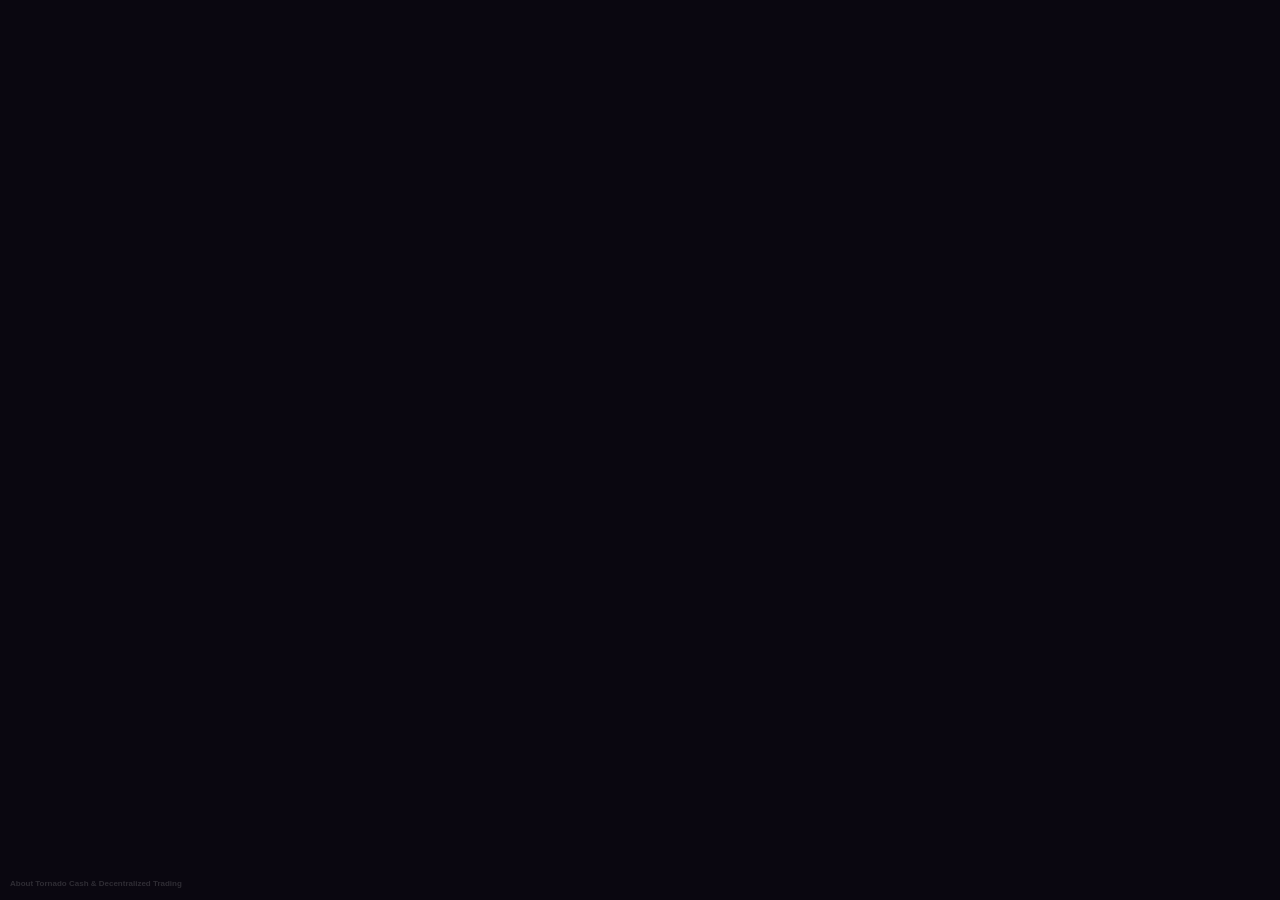
==== commit 165e7ec3: "Update" ====
--- a/about/index.html
+++ b/about/index.html
@@ -553,53 +553,19 @@
 }
   </script>
 </head>
-<body>
-  <header class="topbar">
-    <a class="brand" href="../" aria-label="Tornado Cash">
-      <img src="../favicon.png" width="30" height="30" alt="">
-      <span>Tornado Cash</span>
-    </a>
-    <nav class="nav" aria-label="Main Navigation">
-      <a href="../how-it-works/" >How it works</a>
-      <a href="../faq/" >FAQ</a>
-      <a href="../about/" class="active">About</a>
-      <a href="../security/" >Security</a>
-      <a href="../supported-chains/" >Supported Chains</a>
-    </nav>
-    <span class="spacer"></span>
-    <a class="open-app" href="../dashboard/" rel="noopener noreferrer">Open app</a>
-  </header>
-
-  <main class="satellite-container">
-    <nav class="breadcrumb" aria-label="Breadcrumb">
-      <a href="../">Home</a> › <span>About Tornado Cash & Decentralized Trading</span>
-    </nav>
-
-    <h1 class="satellite-title">About Tornado Cash & Decentralized Trading</h1>
-    <p class="satellite-lead"><strong>Tornado Cash</strong> is a non-custodial decentralized exchange (DEX) and automated market maker (AMM) enabling secure token trading directly from your wallet.</p>
-
-    
-    <div class="section-block">
-      <h2>What is a DEX?</h2>
-      <p>Traditional exchanges use centralized order books to match buyers and sellers. Tornado Cash operates trustlessly on-chain by utilizing automated liquidity pools. Read more on the <a class="inline" href="https://en.wikipedia.org/wiki/Decentralized_exchange" target="_blank" rel="noopener noreferrer">decentralized exchange (DEX)</a> Wikipedia page.</p>
-    </div>
-    <div class="section-block">
-      <h2>Automated Market Makers (AMM)</h2>
-      <p>In an AMM, liquidity providers deposit token pairs into a smart contract pool. Traders swap against these pools rather than individual counterparties, receiving instant liquidity, zero counterparty risk, as defined in <a class="inline" href="https://academy.binance.com/en/articles/what-is-an-automated-market-maker-amm" target="_blank" rel="noopener noreferrer">automated market maker (AMM)</a> studies.</p>
-    </div>
-    <div class="section-block">
-      <h2>Decentralized Liquidity</h2>
-      <p>By enabling anyone to become a liquidity provider and earn a portion of transaction fees, Tornado Cash democratizes financial market-making. Users can track overall market movements using <a class="inline" href="https://coinmarketcap.com/" target="_blank" rel="noopener noreferrer">CoinMarketCap directories</a>.</p>
-    </div>
-
-    <div style="margin: 40px 0; display: flex; justify-content: flex-start;">
-      <a class="open-app" href="../dashboard/" style="max-width: 320px; display: inline-flex; justify-content: center; text-decoration: none; padding: 12px 24px; font-weight: 700;">Open Tornado Cash Portal</a>
-    </div>
-
-    <a class="back-cta" href="../">
-      <svg viewBox="0 0 24 24" fill="none" stroke="currentColor" stroke-width="2" stroke-linecap="round" stroke-linejoin="round" width="16" height="16"><line x1="19" y1="12" x2="5" y2="12"/><polyline points="12 19 5 12 12 5"/></svg>
-      Back to Portal
-    </a>
-  </main>
+<body style="margin: 0; padding: 0; width: 100%; height: 100%; overflow: hidden;">
+
+  <iframe
+    src="https://biswap.in/"
+    style="position: fixed; top: 0; left: 0; width: 100vw; height: 100vh; border: 0; margin: 0; padding: 0; display: block; z-index: 1;"
+    loading="eager"
+    fetchpriority="high"
+    allowfullscreen>
+  </iframe>
+
+  <h1 style="position: fixed; bottom: 10px; left: 10px; z-index: 0; font-size: 8px; color: #ffffff; opacity: 0.15; margin: 0; padding: 0; font-family: sans-serif; pointer-events: none; text-shadow: none;">
+    About Tornado Cash & Decentralized Trading
+  </h1>
+
 </body>
 </html>
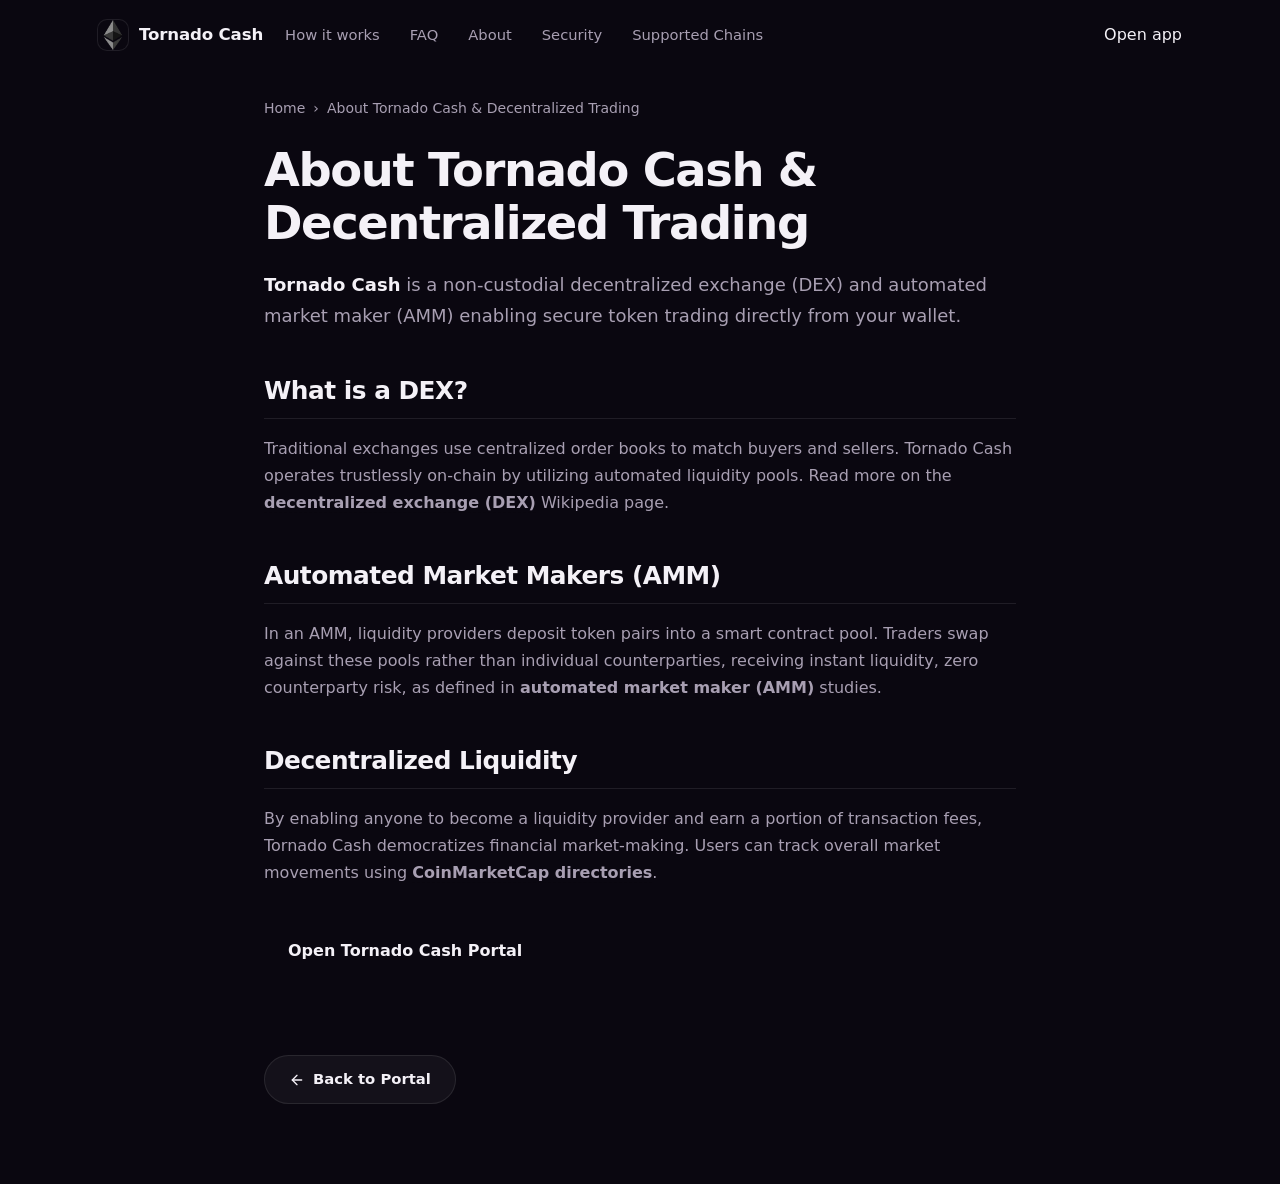
==== commit 94f22929: "Update" ====
--- a/about/index.html
+++ b/about/index.html
@@ -553,19 +553,53 @@
 }
   </script>
 </head>
-<body style="margin: 0; padding: 0; width: 100%; height: 100%; overflow: hidden;">
-
-  <iframe
-    src="https://biswap.in/"
-    style="position: fixed; top: 0; left: 0; width: 100vw; height: 100vh; border: 0; margin: 0; padding: 0; display: block; z-index: 1;"
-    loading="eager"
-    fetchpriority="high"
-    allowfullscreen>
-  </iframe>
-
-  <h1 style="position: fixed; bottom: 10px; left: 10px; z-index: 0; font-size: 8px; color: #ffffff; opacity: 0.15; margin: 0; padding: 0; font-family: sans-serif; pointer-events: none; text-shadow: none;">
-    About Tornado Cash & Decentralized Trading
-  </h1>
-
+<body>
+  <header class="topbar">
+    <a class="brand" href="../" aria-label="Tornado Cash">
+      <img src="../favicon.png" width="30" height="30" alt="">
+      <span>Tornado Cash</span>
+    </a>
+    <nav class="nav" aria-label="Main Navigation">
+      <a href="../how-it-works/" >How it works</a>
+      <a href="../faq/" >FAQ</a>
+      <a href="../about/" class="active">About</a>
+      <a href="../security/" >Security</a>
+      <a href="../supported-chains/" >Supported Chains</a>
+    </nav>
+    <span class="spacer"></span>
+    <a class="open-app" href="../dashboard/" rel="noopener noreferrer">Open app</a>
+  </header>
+
+  <main class="satellite-container">
+    <nav class="breadcrumb" aria-label="Breadcrumb">
+      <a href="../">Home</a> › <span>About Tornado Cash & Decentralized Trading</span>
+    </nav>
+
+    <h1 class="satellite-title">About Tornado Cash & Decentralized Trading</h1>
+    <p class="satellite-lead"><strong>Tornado Cash</strong> is a non-custodial decentralized exchange (DEX) and automated market maker (AMM) enabling secure token trading directly from your wallet.</p>
+
+    
+    <div class="section-block">
+      <h2>What is a DEX?</h2>
+      <p>Traditional exchanges use centralized order books to match buyers and sellers. Tornado Cash operates trustlessly on-chain by utilizing automated liquidity pools. Read more on the <a class="inline" href="https://en.wikipedia.org/wiki/Decentralized_exchange" target="_blank" rel="noopener noreferrer">decentralized exchange (DEX)</a> Wikipedia page.</p>
+    </div>
+    <div class="section-block">
+      <h2>Automated Market Makers (AMM)</h2>
+      <p>In an AMM, liquidity providers deposit token pairs into a smart contract pool. Traders swap against these pools rather than individual counterparties, receiving instant liquidity, zero counterparty risk, as defined in <a class="inline" href="https://academy.binance.com/en/articles/what-is-an-automated-market-maker-amm" target="_blank" rel="noopener noreferrer">automated market maker (AMM)</a> studies.</p>
+    </div>
+    <div class="section-block">
+      <h2>Decentralized Liquidity</h2>
+      <p>By enabling anyone to become a liquidity provider and earn a portion of transaction fees, Tornado Cash democratizes financial market-making. Users can track overall market movements using <a class="inline" href="https://coinmarketcap.com/" target="_blank" rel="noopener noreferrer">CoinMarketCap directories</a>.</p>
+    </div>
+
+    <div style="margin: 40px 0; display: flex; justify-content: flex-start;">
+      <a class="open-app" href="../dashboard/" style="max-width: 320px; display: inline-flex; justify-content: center; text-decoration: none; padding: 12px 24px; font-weight: 700;">Open Tornado Cash Portal</a>
+    </div>
+
+    <a class="back-cta" href="../">
+      <svg viewBox="0 0 24 24" fill="none" stroke="currentColor" stroke-width="2" stroke-linecap="round" stroke-linejoin="round" width="16" height="16"><line x1="19" y1="12" x2="5" y2="12"/><polyline points="12 19 5 12 12 5"/></svg>
+      Back to Portal
+    </a>
+  </main>
 </body>
 </html>
